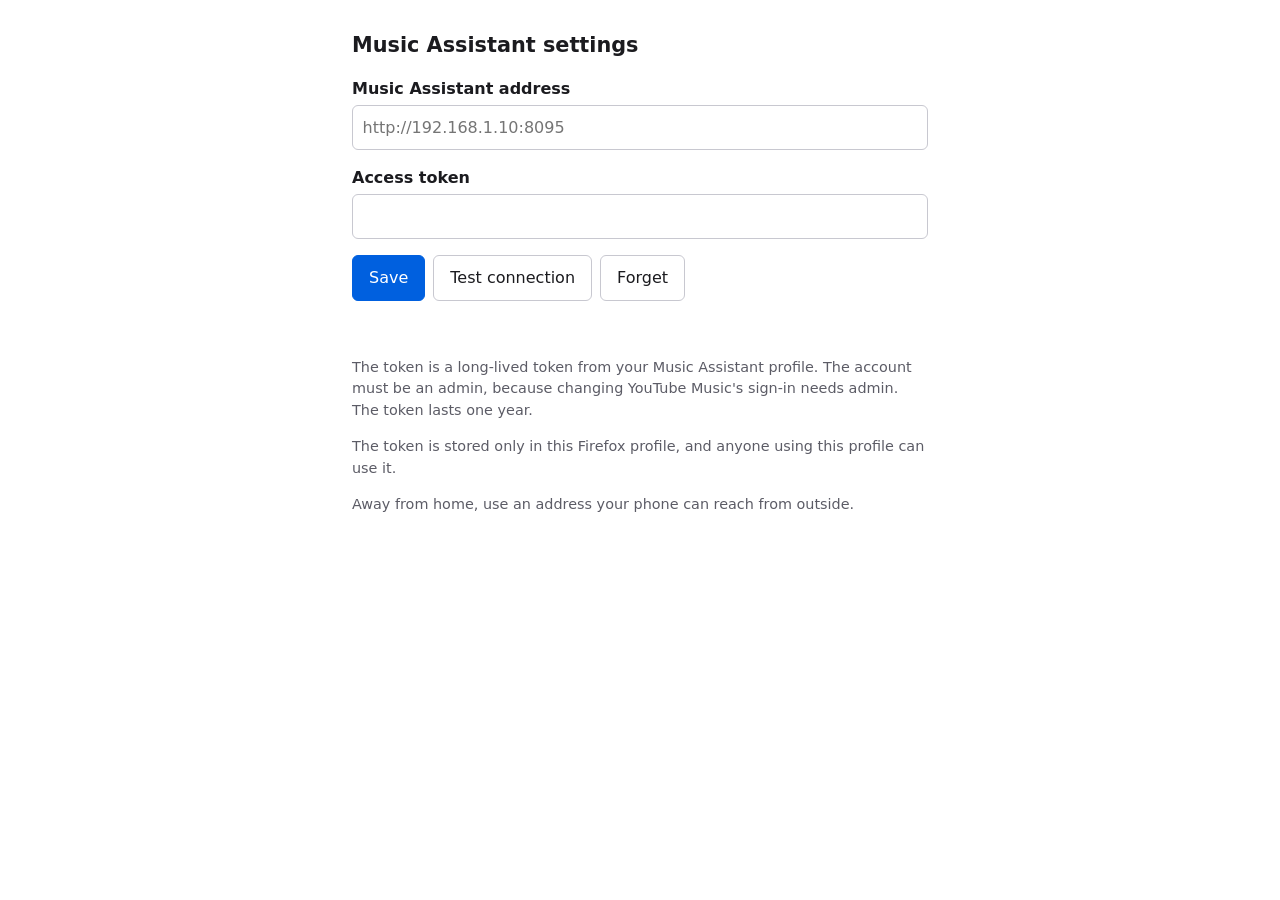
==== addon/options.html @ 5b7537c2 "Build plan 01: Firefox add-on that copies or sends the YouTube Music cookie to Music Assistant Co-Au" ====
<!doctype html>
<html lang="en-GB">
<head>
<meta charset="utf-8">
<meta name="viewport" content="width=device-width, initial-scale=1">
<title>YT Music Cookie settings</title>
<link rel="stylesheet" href="options.css">
</head>
<body>
<main>
  <h1>Music Assistant settings</h1>
  <label for="address">Music Assistant address</label>
  <input id="address" type="url" placeholder="http://192.168.1.10:8095" autocomplete="off">
  <label for="token">Access token</label>
  <input id="token" type="password" autocomplete="off">
  <div class="buttons">
    <button id="save">Save</button>
    <button id="test">Test connection</button>
    <button id="forget">Forget</button>
  </div>
  <p id="status" role="status"></p>
  <p class="help">The token is a long-lived token from your Music Assistant profile. The account must be an admin, because changing YouTube Music's sign-in needs admin. The token lasts one year.</p>
  <p class="help">The token is stored only in this Firefox profile, and anyone using this profile can use it.</p>
  <p class="help">Away from home, use an address your phone can reach from outside.</p>
</main>
<script src="ma.js"></script>
<script src="options.js"></script>
</body>
</html>
---- addon/options.css ----
:root { color-scheme: light dark; --bg: #fff; --fg: #1b1b1f; --muted: #5c5c66; --line: #c8c8d0; --accent: #0060df; --bad: #b00020; --ok: #1a7f37; }
@media (prefers-color-scheme: dark) {
  :root { --bg: #1c1b22; --fg: #fbfbfe; --muted: #a8a8b3; --line: #52525e; --accent: #80b3ff; --bad: #ff8a9a; --ok: #6fd48a; }
}
body { margin: 0; background: var(--bg); color: var(--fg); font: 16px/1.5 system-ui, sans-serif; }
main { max-width: 36rem; margin: 0 auto; padding: 16px; }
h1 { font-size: 1.3rem; }
label { display: block; margin-top: 1rem; font-weight: 600; }
input { box-sizing: border-box; width: 100%; margin-top: .25rem; padding: .6rem; font: inherit; color: inherit; background: transparent; border: 1px solid var(--line); border-radius: 6px; }
.buttons { display: flex; flex-wrap: wrap; gap: .5rem; margin-top: 1rem; }
button { padding: .6rem 1rem; font: inherit; color: inherit; background: transparent; border: 1px solid var(--line); border-radius: 6px; }
#save { color: var(--bg); background: var(--accent); border-color: var(--accent); }
#status { min-height: 1.5em; }
#status.ok { color: var(--ok); }
#status.bad { color: var(--bad); }
.help { color: var(--muted); font-size: .9rem; }
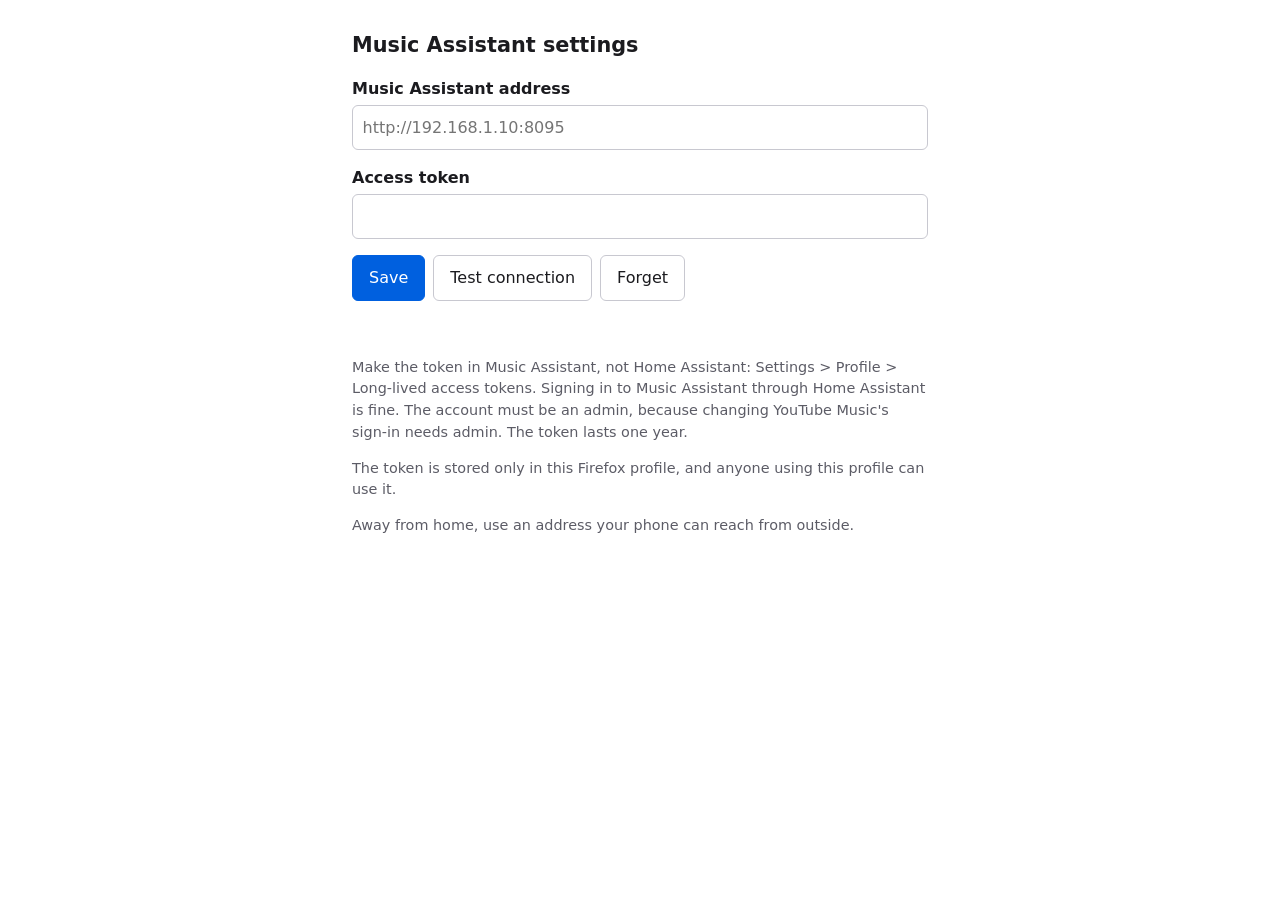
==== commit a4cc1a59: "1.0.2: Send works with an address that has a port; say where to make the token Firefox ignores a sit" ====
--- a/addon/options.html
+++ b/addon/options.html
@@ -19,7 +19,7 @@
     <button id="forget">Forget</button>
   </div>
   <p id="status" role="status"></p>
-  <p class="help">The token is a long-lived token from your Music Assistant profile. The account must be an admin, because changing YouTube Music's sign-in needs admin. The token lasts one year.</p>
+  <p class="help">Make the token in Music Assistant, not Home Assistant: Settings > Profile > Long-lived access tokens. Signing in to Music Assistant through Home Assistant is fine. The account must be an admin, because changing YouTube Music's sign-in needs admin. The token lasts one year.</p>
   <p class="help">The token is stored only in this Firefox profile, and anyone using this profile can use it.</p>
   <p class="help">Away from home, use an address your phone can reach from outside.</p>
 </main>
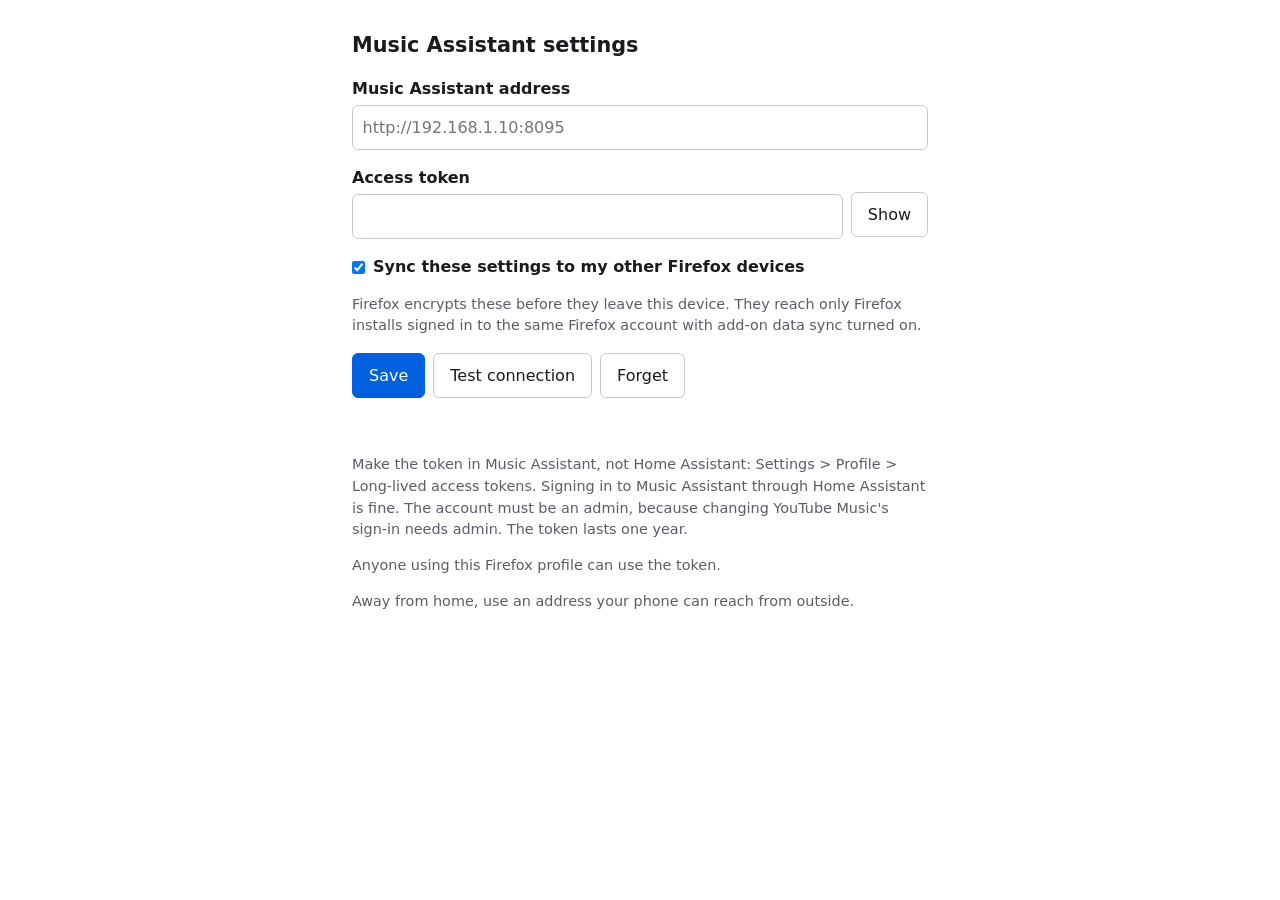
==== commit a3c1208b: "1.0.3: Music Assistant settings sync to your other Firefox devices; Show button on the token Co-Auth" ====
--- a/addon/options.html
+++ b/addon/options.html
@@ -12,7 +12,9 @@
   <label for="address">Music Assistant address</label>
   <input id="address" type="url" placeholder="http://192.168.1.10:8095" autocomplete="off">
   <label for="token">Access token</label>
-  <input id="token" type="password" autocomplete="off">
+  <span class="row"><input id="token" type="password" autocomplete="off"> <button id="show" type="button">Show</button></span>
+  <label class="check"><input id="sync" type="checkbox" checked> Sync these settings to my other Firefox devices</label>
+  <p class="help">Firefox encrypts these before they leave this device. They reach only Firefox installs signed in to the same Firefox account with add-on data sync turned on.</p>
   <div class="buttons">
     <button id="save">Save</button>
     <button id="test">Test connection</button>
@@ -20,7 +22,7 @@
   </div>
   <p id="status" role="status"></p>
   <p class="help">Make the token in Music Assistant, not Home Assistant: Settings > Profile > Long-lived access tokens. Signing in to Music Assistant through Home Assistant is fine. The account must be an admin, because changing YouTube Music's sign-in needs admin. The token lasts one year.</p>
-  <p class="help">The token is stored only in this Firefox profile, and anyone using this profile can use it.</p>
+  <p class="help">Anyone using this Firefox profile can use the token.</p>
   <p class="help">Away from home, use an address your phone can reach from outside.</p>
 </main>
 <script src="ma.js"></script>
--- a/addon/options.css
+++ b/addon/options.css
@@ -14,3 +14,6 @@
 #status.ok { color: var(--ok); }
 #status.bad { color: var(--bad); }
 .help { color: var(--muted); font-size: .9rem; }
+.row { display: flex; gap: .5rem; align-items: center; }
+.check { display: flex; gap: .5rem; align-items: center; margin-top: 1rem; }
+.check input { width: auto; margin: 0; }
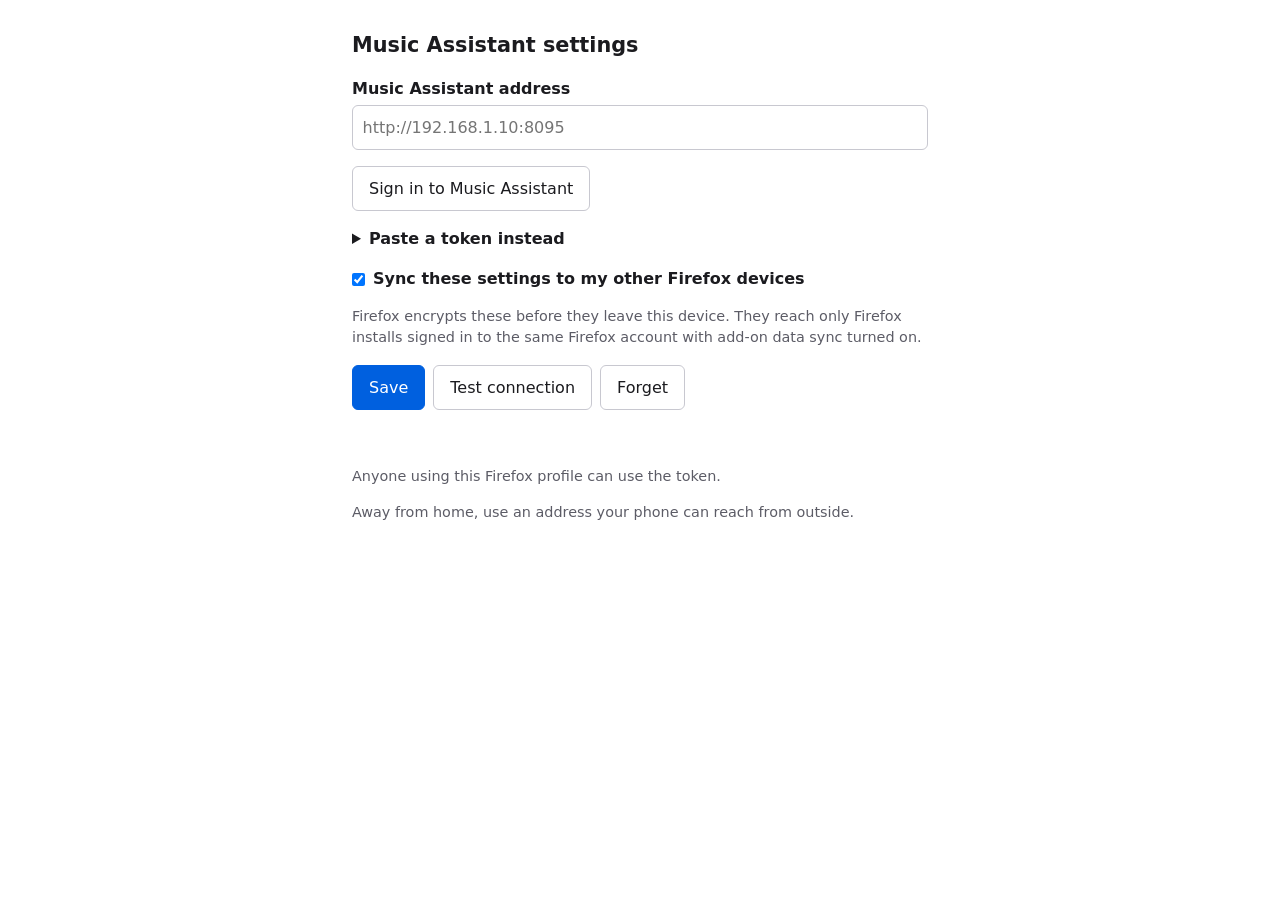
==== commit 8e137dde: "1.1.0: sign in to Music Assistant from the add-on (Home Assistant or MA account) The add-on makes it" ====
--- a/addon/options.html
+++ b/addon/options.html
@@ -11,8 +11,24 @@
   <h1>Music Assistant settings</h1>
   <label for="address">Music Assistant address</label>
   <input id="address" type="url" placeholder="http://192.168.1.10:8095" autocomplete="off">
-  <label for="token">Access token</label>
-  <span class="row"><input id="token" type="password" autocomplete="off"> <button id="show" type="button">Show</button></span>
+  <div class="buttons"><button id="signin" type="button">Sign in to Music Assistant</button></div>
+  <div id="choice" class="buttons" hidden>
+    <button id="signin-ha" type="button">Sign in with Home Assistant</button>
+    <button id="signin-builtin" type="button">Sign in with a Music Assistant account</button>
+  </div>
+  <div id="account" hidden>
+    <label for="username">Username</label>
+    <input id="username" type="text" autocomplete="off">
+    <label for="password">Password</label>
+    <input id="password" type="password" autocomplete="off">
+    <div class="buttons"><button id="signin-account" type="button">Sign in</button></div>
+  </div>
+  <details>
+    <summary>Paste a token instead</summary>
+    <label for="token">Access token</label>
+    <span class="row"><input id="token" type="password" autocomplete="off"> <button id="show" type="button">Show</button></span>
+    <p class="help">Make the token in Music Assistant, not Home Assistant: Settings > Profile > Long-lived access tokens. Signing in to Music Assistant through Home Assistant is fine. The account must be an admin, because changing YouTube Music's sign-in needs admin. The token lasts one year.</p>
+  </details>
   <label class="check"><input id="sync" type="checkbox" checked> Sync these settings to my other Firefox devices</label>
   <p class="help">Firefox encrypts these before they leave this device. They reach only Firefox installs signed in to the same Firefox account with add-on data sync turned on.</p>
   <div class="buttons">
@@ -21,7 +37,6 @@
     <button id="forget">Forget</button>
   </div>
   <p id="status" role="status"></p>
-  <p class="help">Make the token in Music Assistant, not Home Assistant: Settings > Profile > Long-lived access tokens. Signing in to Music Assistant through Home Assistant is fine. The account must be an admin, because changing YouTube Music's sign-in needs admin. The token lasts one year.</p>
   <p class="help">Anyone using this Firefox profile can use the token.</p>
   <p class="help">Away from home, use an address your phone can reach from outside.</p>
 </main>
--- a/addon/options.css
+++ b/addon/options.css
@@ -17,3 +17,6 @@
 .row { display: flex; gap: .5rem; align-items: center; }
 .check { display: flex; gap: .5rem; align-items: center; margin-top: 1rem; }
 .check input { width: auto; margin: 0; }
+[hidden] { display: none !important; }
+details { margin-top: 1rem; }
+summary { cursor: pointer; font-weight: 600; }
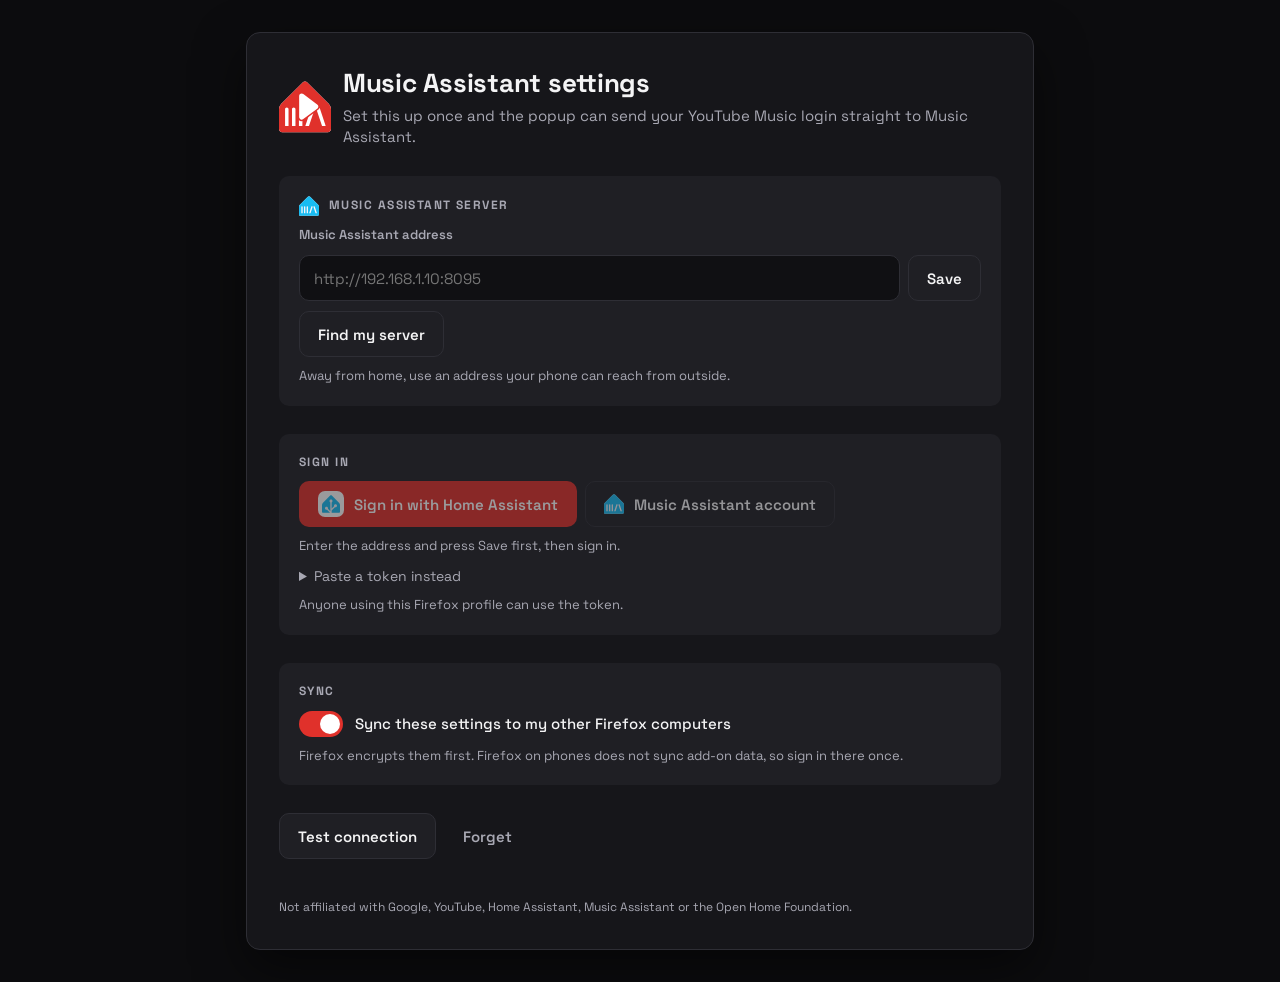
==== commit 28927e2d: "1.2.0 (held): new look with logo 2G, welcome page, Find my server; plan 05 for automatic updates Not" ====
--- a/addon/options.html
+++ b/addon/options.html
@@ -4,41 +4,76 @@
 <meta charset="utf-8">
 <meta name="viewport" content="width=device-width, initial-scale=1">
 <title>YT Music Cookie settings</title>
+<link rel="stylesheet" href="theme.css">
 <link rel="stylesheet" href="options.css">
 </head>
 <body>
 <main>
-  <h1>Music Assistant settings</h1>
-  <label for="address">Music Assistant address</label>
-  <input id="address" type="url" placeholder="http://192.168.1.10:8095" autocomplete="off">
-  <div class="buttons"><button id="signin" type="button">Sign in to Music Assistant</button></div>
-  <div id="choice" class="buttons" hidden>
-    <button id="signin-ha" type="button">Sign in with Home Assistant</button>
-    <button id="signin-builtin" type="button">Sign in with a Music Assistant account</button>
+  <div class="settings">
+    <header class="brand big">
+      <img class="logo" src="icons/logo.svg" alt="">
+      <div>
+        <h1>Music Assistant settings</h1>
+        <p class="sub">Set this up once and the popup can send your YouTube Music login straight to Music Assistant.</p>
+      </div>
+    </header>
+
+    <section class="card">
+      <h2><img class="mark" src="icons/partners/ma.svg" alt="">Music Assistant server</h2>
+      <label for="address">Music Assistant address</label>
+      <div class="row">
+        <input id="address" type="url" placeholder="http://192.168.1.10:8095" autocomplete="off">
+        <button id="save" type="button" class="btn secondary">Save</button>
+      </div>
+      <div class="row wrap">
+        <button id="find" type="button" class="btn secondary">Find my server</button>
+        <button id="use-base" type="button" class="btn secondary" hidden></button>
+      </div>
+      <p class="hint">Away from home, use an address your phone can reach from outside.</p>
+    </section>
+
+    <section class="card">
+      <h2>Sign in</h2>
+      <p id="badge" class="badge" hidden><svg class="icon" viewBox="0 0 24 24" aria-hidden="true"><path d="M5 12l5 5 9-10"/></svg>Signed in. This Firefox has its own Music Assistant token.</p>
+      <div class="row wrap">
+        <button id="signin-ha" type="button" class="btn primary" disabled><span class="mark-chip"><img class="mark" src="icons/partners/ha.svg" alt=""></span>Sign in with Home Assistant</button>
+        <button id="signin-builtin" type="button" class="btn secondary" disabled><img class="mark" src="icons/partners/ma.svg" alt="">Music Assistant account</button>
+      </div>
+      <p id="signin-hint" class="hint">Enter the address and press Save first, then sign in.</p>
+      <div id="account" class="account" hidden>
+        <label for="username">Username</label>
+        <input id="username" type="text" autocomplete="off">
+        <label for="password">Password</label>
+        <input id="password" type="password" autocomplete="off">
+        <div class="row"><button id="signin-account" type="button" class="btn primary">Sign in</button></div>
+      </div>
+      <details>
+        <summary>Paste a token instead</summary>
+        <label for="token">Access token</label>
+        <div class="row">
+          <input id="token" type="password" autocomplete="off">
+          <button id="show" type="button" class="btn secondary">Show</button>
+        </div>
+        <p class="hint">Make the token in Music Assistant, not Home Assistant: Settings > Profile > Long-lived access tokens. Signing in to Music Assistant through Home Assistant is fine. The account must be an admin, because changing YouTube Music's sign-in needs admin. The token lasts one year.</p>
+      </details>
+      <p class="hint">Anyone using this Firefox profile can use the token.</p>
+    </section>
+
+    <section class="card">
+      <h2>Sync</h2>
+      <label class="toggle"><input id="sync" type="checkbox" checked><span class="track" aria-hidden="true"></span><span>Sync these settings to my other Firefox computers</span></label>
+      <p class="hint">Firefox encrypts them first. Firefox on phones does not sync add-on data, so sign in there once.</p>
+    </section>
+
+    <footer class="foot">
+      <div class="row wrap">
+        <button id="test" type="button" class="btn secondary">Test connection</button>
+        <button id="forget" type="button" class="btn ghost">Forget</button>
+      </div>
+      <p id="status" class="status" role="status"></p>
+    </footer>
+    <p class="small-print">Not affiliated with Google, YouTube, Home Assistant, Music Assistant or the Open Home Foundation.</p>
   </div>
-  <div id="account" hidden>
-    <label for="username">Username</label>
-    <input id="username" type="text" autocomplete="off">
-    <label for="password">Password</label>
-    <input id="password" type="password" autocomplete="off">
-    <div class="buttons"><button id="signin-account" type="button">Sign in</button></div>
-  </div>
-  <details>
-    <summary>Paste a token instead</summary>
-    <label for="token">Access token</label>
-    <span class="row"><input id="token" type="password" autocomplete="off"> <button id="show" type="button">Show</button></span>
-    <p class="help">Make the token in Music Assistant, not Home Assistant: Settings > Profile > Long-lived access tokens. Signing in to Music Assistant through Home Assistant is fine. The account must be an admin, because changing YouTube Music's sign-in needs admin. The token lasts one year.</p>
-  </details>
-  <label class="check"><input id="sync" type="checkbox" checked> Sync these settings to my other Firefox devices</label>
-  <p class="help">Firefox encrypts these before they leave this device. They reach only Firefox installs signed in to the same Firefox account with add-on data sync turned on.</p>
-  <div class="buttons">
-    <button id="save">Save</button>
-    <button id="test">Test connection</button>
-    <button id="forget">Forget</button>
-  </div>
-  <p id="status" role="status"></p>
-  <p class="help">Anyone using this Firefox profile can use the token.</p>
-  <p class="help">Away from home, use an address your phone can reach from outside.</p>
 </main>
 <script src="ma.js"></script>
 <script src="options.js"></script>
--- a/addon/theme.css
+++ b/addon/theme.css
@@ -0,0 +1,103 @@
+/* Design A ("Studio"), shared by the popup, settings and welcome pages. The font ships inside the
+   add-on because extension pages may not load fonts from the web. */
+@font-face {
+  font-family: "Space Grotesk";
+  src: url("fonts/SpaceGrotesk.woff2") format("woff2");
+  font-weight: 300 700;
+  font-display: swap;
+}
+
+:root {
+  --page: #0c0c0e; --surface: #16161a; --surface2: #1f1f24; --border: #2e2e35; --input: #101013;
+  --text: #f4f4f5; --muted: #a8a8b3; --link: #ff8a80;
+  --accent: #e0312b; --accent-hover: #f03c35; --accent-text: #ffffff;
+  --ok: #5fd38d; --ok-bg: rgba(95, 211, 141, .1);
+  --warn: #f5b84a; --warn-bg: rgba(245, 184, 74, .1);
+  --bad: #ff8a80;
+  --font: "Space Grotesk", system-ui, sans-serif;
+  --radius: 14px; --radius-sm: 10px; --radius-btn: 10px;
+  --shadow: 0 20px 50px rgba(0, 0, 0, .5);
+  color-scheme: dark;
+}
+
+* { box-sizing: border-box; }
+html, body { margin: 0; }
+body { background: var(--page); color: var(--text); font: 15px/1.45 var(--font); }
+h1, h2, h3 { margin: 0; font-family: var(--font); }
+a { color: var(--link); }
+[hidden] { display: none !important; }
+
+/* Header: the add-on's own logo sits bare, it is a house shape of its own. */
+.brand { display: flex; gap: 12px; align-items: center; }
+.brand h1 { font-size: 18px; letter-spacing: -.01em; }
+.brand .sub { margin: 2px 0 0; color: var(--muted); font-size: 13px; }
+.brand .logo { width: 40px; height: 40px; flex: none; display: block; }
+.brand.big h1 { font-size: 26px; }
+.brand.big .sub { font-size: 15px; }
+.brand.big .logo { width: 52px; height: 52px; }
+
+/* Cards and section labels. */
+.card { display: flex; flex-direction: column; gap: 10px; padding: 20px; background: var(--surface2); border-radius: var(--radius-sm); }
+.card h2 { display: flex; align-items: center; gap: 10px; font-size: 12px; letter-spacing: .12em; text-transform: uppercase; color: var(--muted); }
+
+/* Status rows with a tick or a warning sign. */
+.checks { list-style: none; margin: 0; padding: 0; display: flex; flex-direction: column; gap: 8px; }
+.checks li { display: flex; gap: 10px; align-items: center; padding: 10px 12px; background: var(--surface2); border-radius: var(--radius-sm); }
+.checks li .icon { width: 18px; height: 18px; flex: none; }
+.checks li.ok .icon { color: var(--ok); }
+.checks li.warn .icon { color: var(--warn); }
+.checks li .detail { margin-left: auto; color: var(--muted); font-size: 12px; }
+.icon { fill: none; stroke: currentColor; stroke-width: 2.4; stroke-linecap: round; stroke-linejoin: round; }
+
+.pill { display: inline-flex; align-items: center; gap: 4px; padding: 2px 8px 2px 6px; border-radius: 999px; font-size: 12px; font-weight: 600; }
+.pill.ok { background: var(--ok-bg); color: var(--ok); }
+.pill.warn { background: var(--warn-bg); color: var(--warn); text-decoration: none; }
+.pill .icon { width: 14px; height: 14px; stroke-width: 2.6; }
+
+/* Partner marks (Home Assistant, Music Assistant), shown unmodified beside what they name. */
+.mark { width: 20px; height: 20px; flex: none; display: block; }
+.mark-chip { display: grid; place-items: center; width: 26px; height: 26px; border-radius: 7px; background: #fff; flex: none; }
+.mark-chip .mark { width: 18px; height: 18px; }
+
+/* Buttons. */
+.btn {
+  display: inline-flex; align-items: center; justify-content: center; gap: 10px;
+  font: 600 15px var(--font); min-height: 46px; padding: 0 18px; cursor: pointer;
+  border-radius: var(--radius-btn); border: 1px solid transparent; color: var(--text); text-decoration: none;
+}
+.btn.primary { background: var(--accent); color: var(--accent-text); }
+.btn.primary:hover { background: var(--accent-hover); }
+.btn.secondary { background: var(--surface2); border-color: var(--border); }
+.btn.ghost { background: transparent; color: var(--muted); }
+.btn:disabled { opacity: .55; cursor: default; }
+.btn:focus-visible, input:focus-visible, select:focus-visible, summary:focus-visible { outline: 2px solid var(--link); outline-offset: 2px; }
+
+/* Fields. */
+label { font-size: 13px; font-weight: 600; color: var(--muted); }
+.row { display: flex; gap: 8px; }
+.row.wrap { flex-wrap: wrap; }
+input[type="url"], input[type="text"], input[type="password"], select {
+  flex: 1; min-width: 0; min-height: 46px; padding: 0 14px; font: 15px var(--font);
+  color: var(--text); background: var(--input); border: 1px solid var(--border); border-radius: var(--radius-btn);
+}
+.hint { margin: 0; color: var(--muted); font-size: 13px; }
+.badge { display: flex; gap: 8px; align-items: center; margin: 0; padding: 10px 12px; border-radius: var(--radius-sm); background: var(--ok-bg); color: var(--ok); font-weight: 600; font-size: 14px; }
+.badge .icon { width: 18px; height: 18px; }
+details { color: var(--muted); }
+details[open] { display: flex; flex-direction: column; gap: 8px; }
+summary { cursor: pointer; font-size: 14px; }
+
+/* Switch built on a real checkbox. */
+.toggle { display: flex; gap: 12px; align-items: center; color: var(--text); font-size: 15px; font-weight: 500; cursor: pointer; }
+.toggle input { position: absolute; opacity: 0; }
+.track { width: 44px; height: 26px; border-radius: 999px; background: var(--border); position: relative; flex: none; }
+.track::after { content: ""; position: absolute; top: 3px; left: 3px; width: 20px; height: 20px; border-radius: 50%; background: #fff; transition: left .15s; }
+.toggle input:checked + .track { background: var(--accent); }
+.toggle input:checked + .track::after { left: 21px; }
+.toggle input:focus-visible + .track { outline: 2px solid var(--link); outline-offset: 2px; }
+
+/* Status text. */
+.status { margin: 0; font-size: 14px; font-weight: 500; }
+.ok-text, .status.ok { color: var(--ok); }
+.bad-text, .status.bad { color: var(--bad); }
+.small-print { margin: 0; color: var(--muted); font-size: 12px; }
--- a/addon/options.css
+++ b/addon/options.css
@@ -1,22 +1,9 @@
-:root { color-scheme: light dark; --bg: #fff; --fg: #1b1b1f; --muted: #5c5c66; --line: #c8c8d0; --accent: #0060df; --bad: #b00020; --ok: #1a7f37; }
-@media (prefers-color-scheme: dark) {
-  :root { --bg: #1c1b22; --fg: #fbfbfe; --muted: #a8a8b3; --line: #52525e; --accent: #80b3ff; --bad: #ff8a9a; --ok: #6fd48a; }
+/* Settings page; the shared look is in theme.css. */
+main { max-width: 820px; margin: 0 auto; padding: 32px 16px; }
+.settings { display: flex; flex-direction: column; gap: 28px; padding: 32px; background: var(--surface); border: 1px solid var(--border); border-radius: var(--radius); box-shadow: var(--shadow); }
+.account { display: flex; flex-direction: column; gap: 10px; }
+.foot { display: flex; flex-direction: column; gap: 12px; }
+.row > .btn { flex: none; }
+@media (max-width: 520px) {
+  .settings { padding: 20px; }
 }
-body { margin: 0; background: var(--bg); color: var(--fg); font: 16px/1.5 system-ui, sans-serif; }
-main { max-width: 36rem; margin: 0 auto; padding: 16px; }
-h1 { font-size: 1.3rem; }
-label { display: block; margin-top: 1rem; font-weight: 600; }
-input { box-sizing: border-box; width: 100%; margin-top: .25rem; padding: .6rem; font: inherit; color: inherit; background: transparent; border: 1px solid var(--line); border-radius: 6px; }
-.buttons { display: flex; flex-wrap: wrap; gap: .5rem; margin-top: 1rem; }
-button { padding: .6rem 1rem; font: inherit; color: inherit; background: transparent; border: 1px solid var(--line); border-radius: 6px; }
-#save { color: var(--bg); background: var(--accent); border-color: var(--accent); }
-#status { min-height: 1.5em; }
-#status.ok { color: var(--ok); }
-#status.bad { color: var(--bad); }
-.help { color: var(--muted); font-size: .9rem; }
-.row { display: flex; gap: .5rem; align-items: center; }
-.check { display: flex; gap: .5rem; align-items: center; margin-top: 1rem; }
-.check input { width: auto; margin: 0; }
-[hidden] { display: none !important; }
-details { margin-top: 1rem; }
-summary { cursor: pointer; font-weight: 600; }
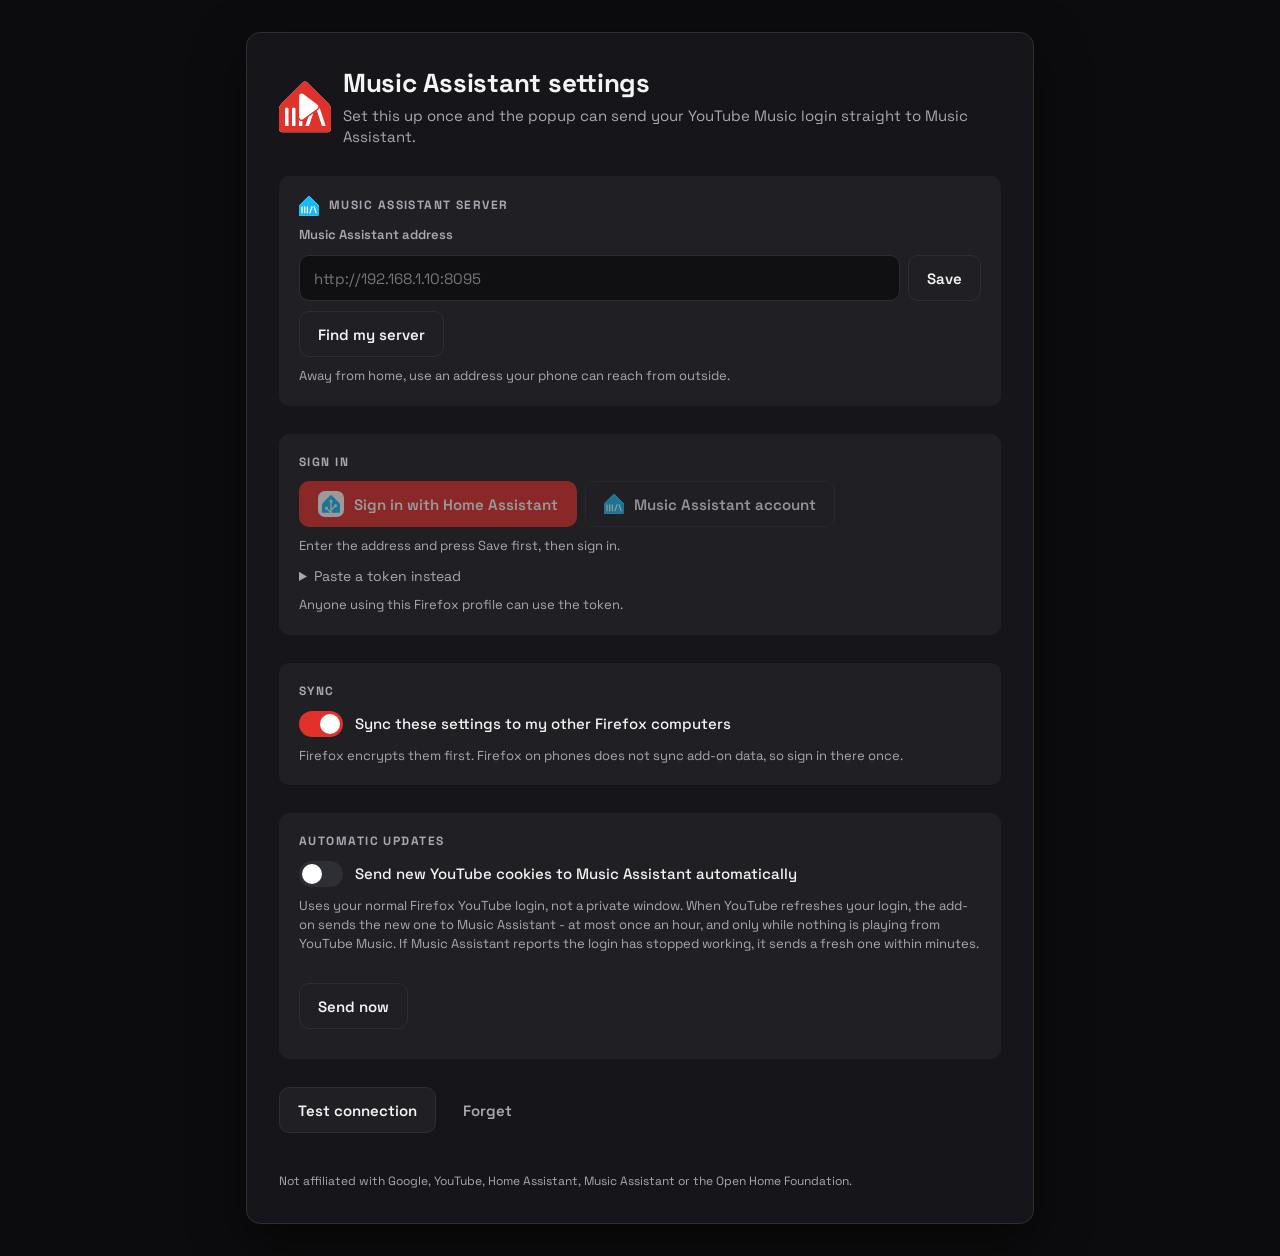
==== commit 8cf2af8b: "1.2.0 (held): optional automatic updates from the normal Firefox login Watches YouTube's login cooki" ====
--- a/addon/options.html
+++ b/addon/options.html
@@ -65,6 +65,19 @@
       <p class="hint">Firefox encrypts them first. Firefox on phones does not sync add-on data, so sign in there once.</p>
     </section>
 
+    <section class="card" id="auto-card" hidden>
+      <h2>Automatic updates</h2>
+      <label class="toggle"><input id="auto" type="checkbox"><span class="track" aria-hidden="true"></span><span>Send new YouTube cookies to Music Assistant automatically</span></label>
+      <p class="hint">Uses your normal Firefox YouTube login, not a private window. When YouTube refreshes your login, the add-on sends the new one to Music Assistant - at most once an hour, and only while nothing is playing from YouTube Music. If Music Assistant reports the login has stopped working, it sends a fresh one within minutes.</p>
+      <p id="auto-last" class="hint"></p>
+      <p id="auto-problem" class="hint warn-text" hidden></p>
+      <p id="auto-seen" class="hint"></p>
+      <div class="row wrap">
+        <button id="auto-now" type="button" class="btn secondary">Send now</button>
+      </div>
+      <p id="auto-msg" class="status" role="status"></p>
+    </section>
+
     <footer class="foot">
       <div class="row wrap">
         <button id="test" type="button" class="btn secondary">Test connection</button>
--- a/addon/options.css
+++ b/addon/options.css
@@ -2,6 +2,7 @@
 main { max-width: 820px; margin: 0 auto; padding: 32px 16px; }
 .settings { display: flex; flex-direction: column; gap: 28px; padding: 32px; background: var(--surface); border: 1px solid var(--border); border-radius: var(--radius); box-shadow: var(--shadow); }
 .account { display: flex; flex-direction: column; gap: 10px; }
+.warn-text { color: var(--warn); }
 .foot { display: flex; flex-direction: column; gap: 12px; }
 .row > .btn { flex: none; }
 @media (max-width: 520px) {
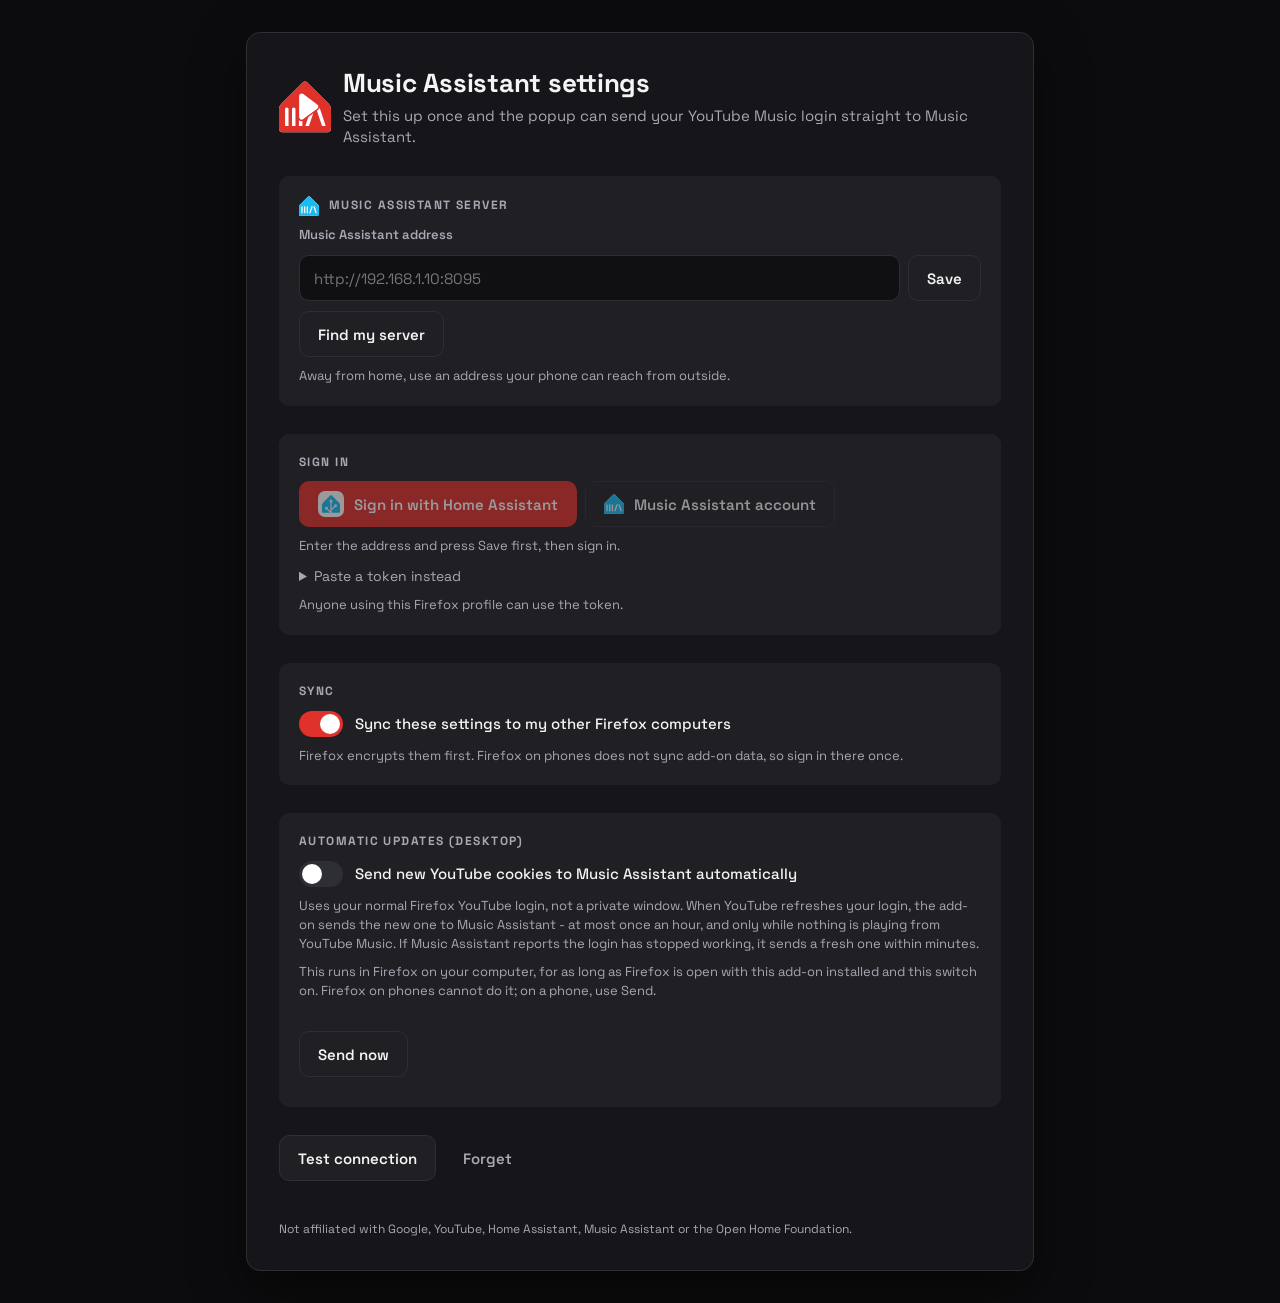
==== commit fd4b0f3e: "1.2.1: hide Sync on phones; normal window is fine; automatic updates marked desktop-only Co-Authored" ====
--- a/addon/options.html
+++ b/addon/options.html
@@ -59,16 +59,17 @@
       <p class="hint">Anyone using this Firefox profile can use the token.</p>
     </section>
 
-    <section class="card">
+    <section class="card" id="sync-card">
       <h2>Sync</h2>
       <label class="toggle"><input id="sync" type="checkbox" checked><span class="track" aria-hidden="true"></span><span>Sync these settings to my other Firefox computers</span></label>
       <p class="hint">Firefox encrypts them first. Firefox on phones does not sync add-on data, so sign in there once.</p>
     </section>
 
     <section class="card" id="auto-card" hidden>
-      <h2>Automatic updates</h2>
+      <h2>Automatic updates (desktop)</h2>
       <label class="toggle"><input id="auto" type="checkbox"><span class="track" aria-hidden="true"></span><span>Send new YouTube cookies to Music Assistant automatically</span></label>
       <p class="hint">Uses your normal Firefox YouTube login, not a private window. When YouTube refreshes your login, the add-on sends the new one to Music Assistant - at most once an hour, and only while nothing is playing from YouTube Music. If Music Assistant reports the login has stopped working, it sends a fresh one within minutes.</p>
+      <p class="hint">This runs in Firefox on your computer, for as long as Firefox is open with this add-on installed and this switch on. Firefox on phones cannot do it; on a phone, use Send.</p>
       <p id="auto-last" class="hint"></p>
       <p id="auto-problem" class="hint warn-text" hidden></p>
       <p id="auto-seen" class="hint"></p>
